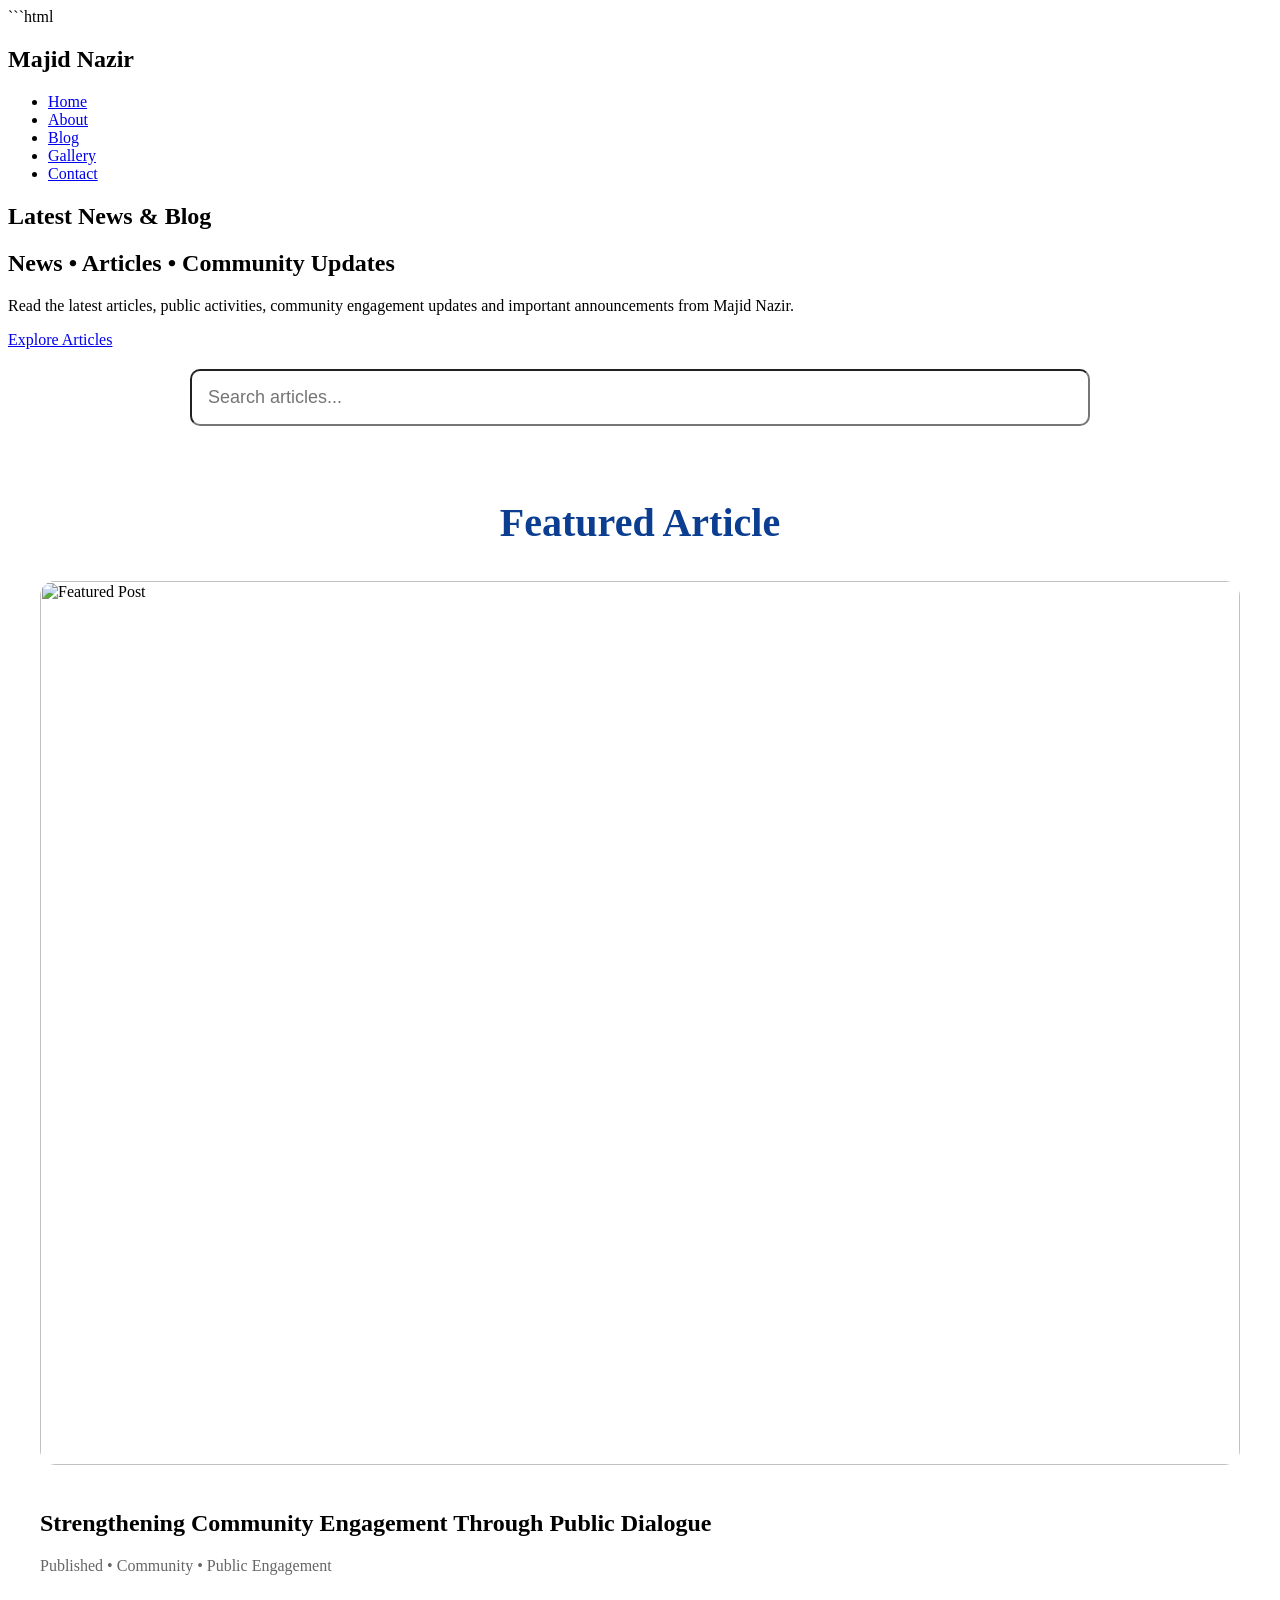
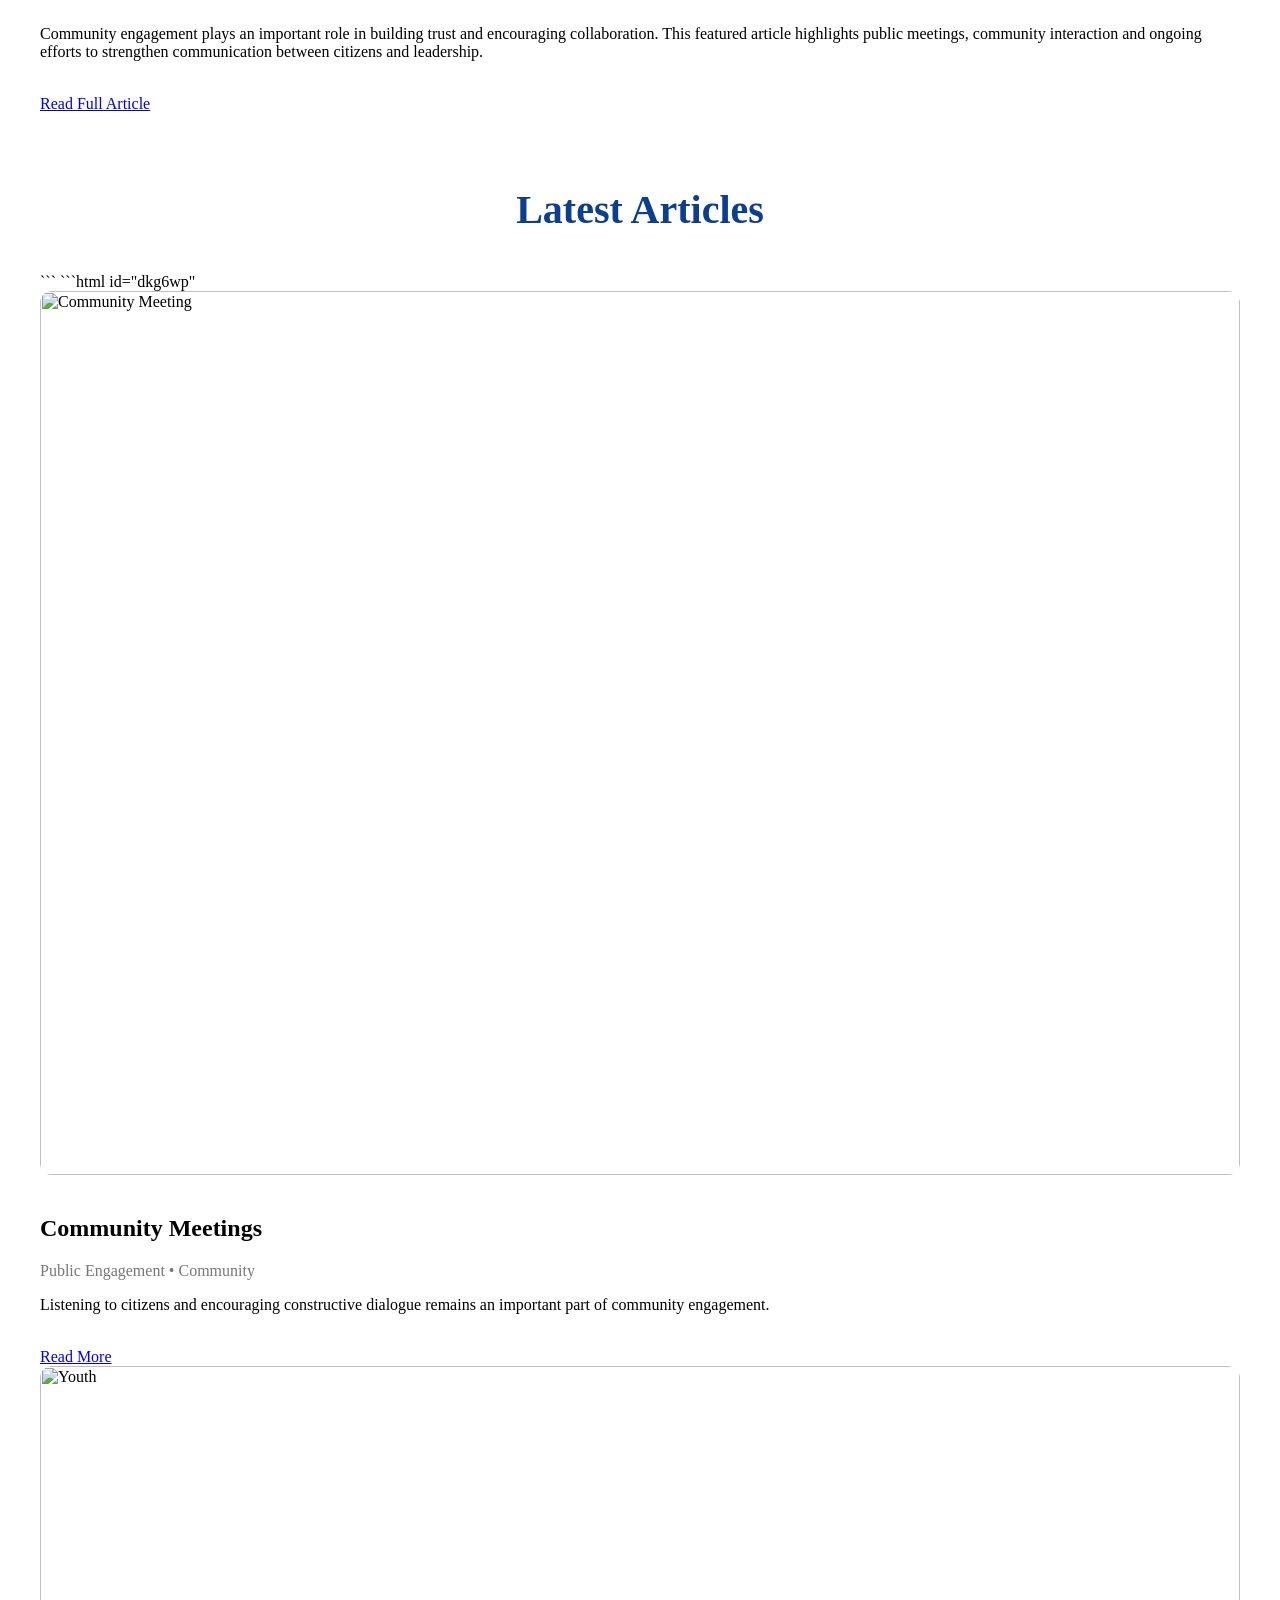
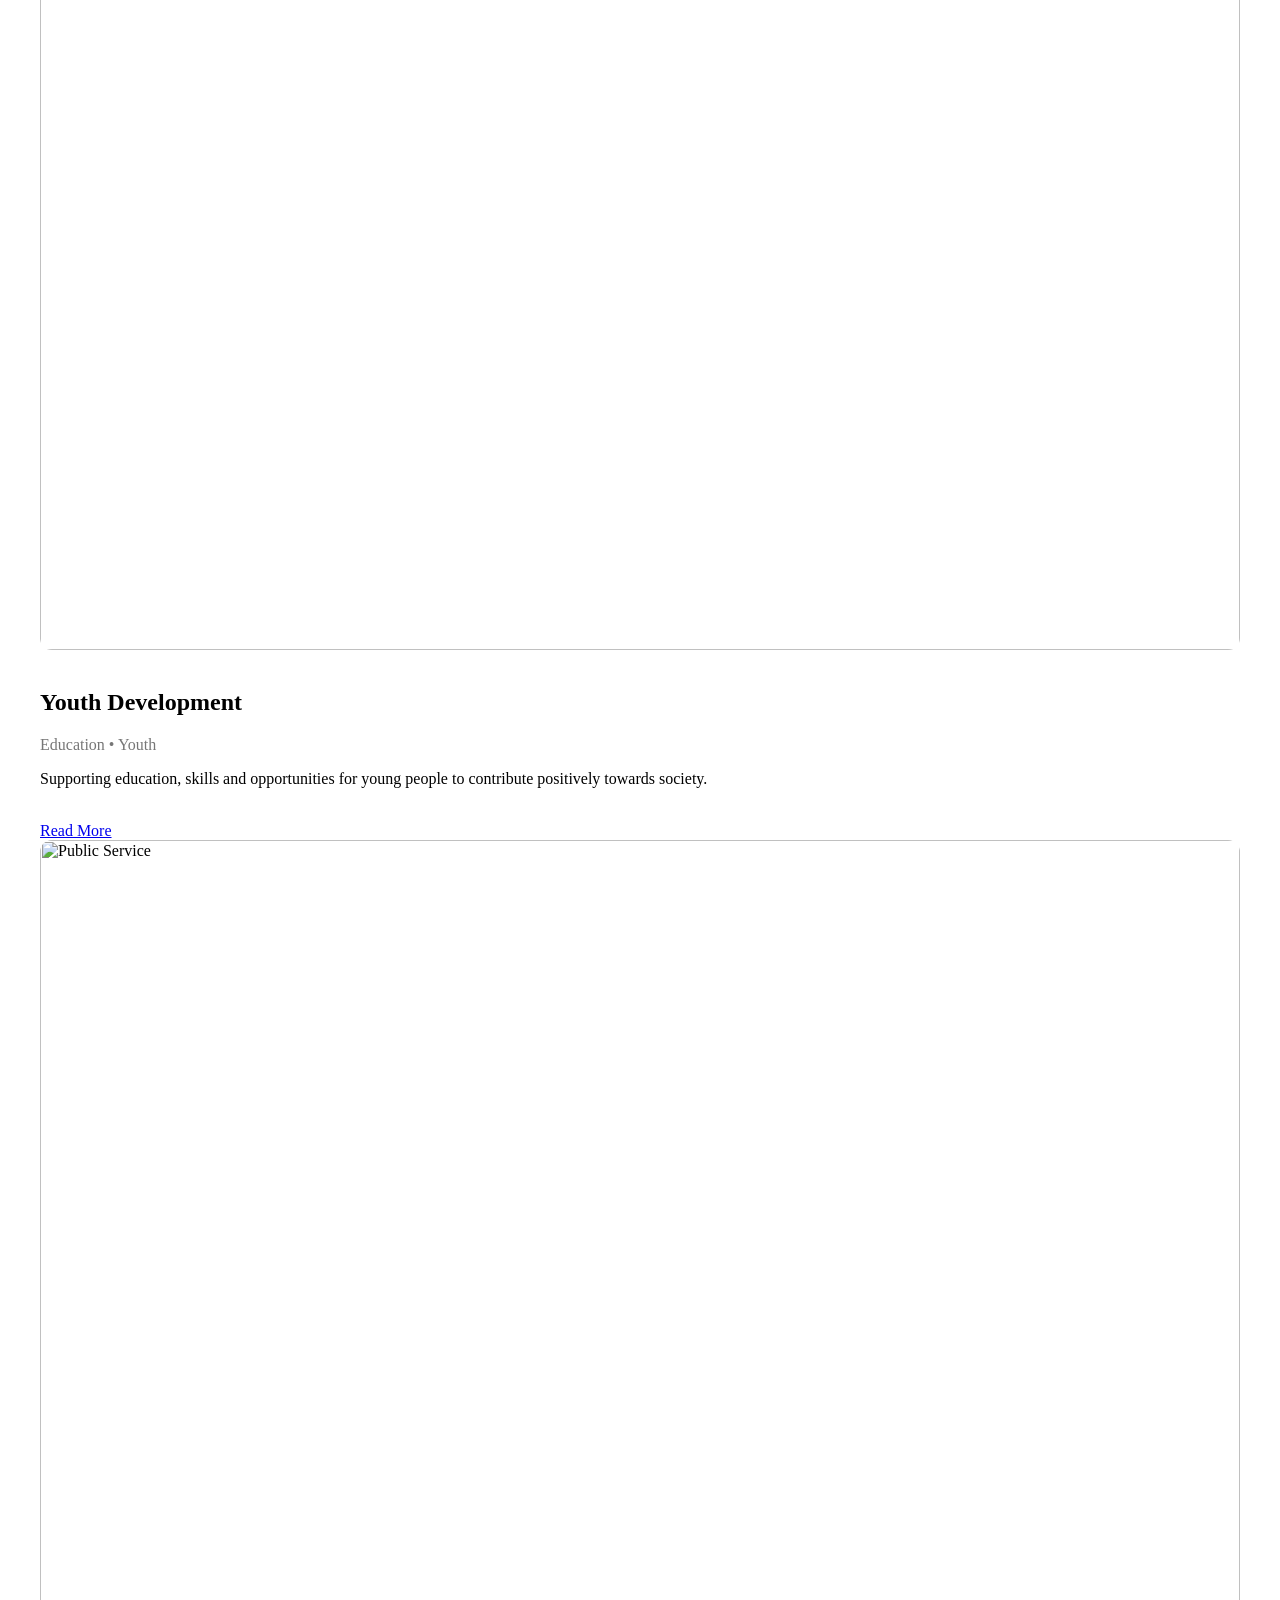
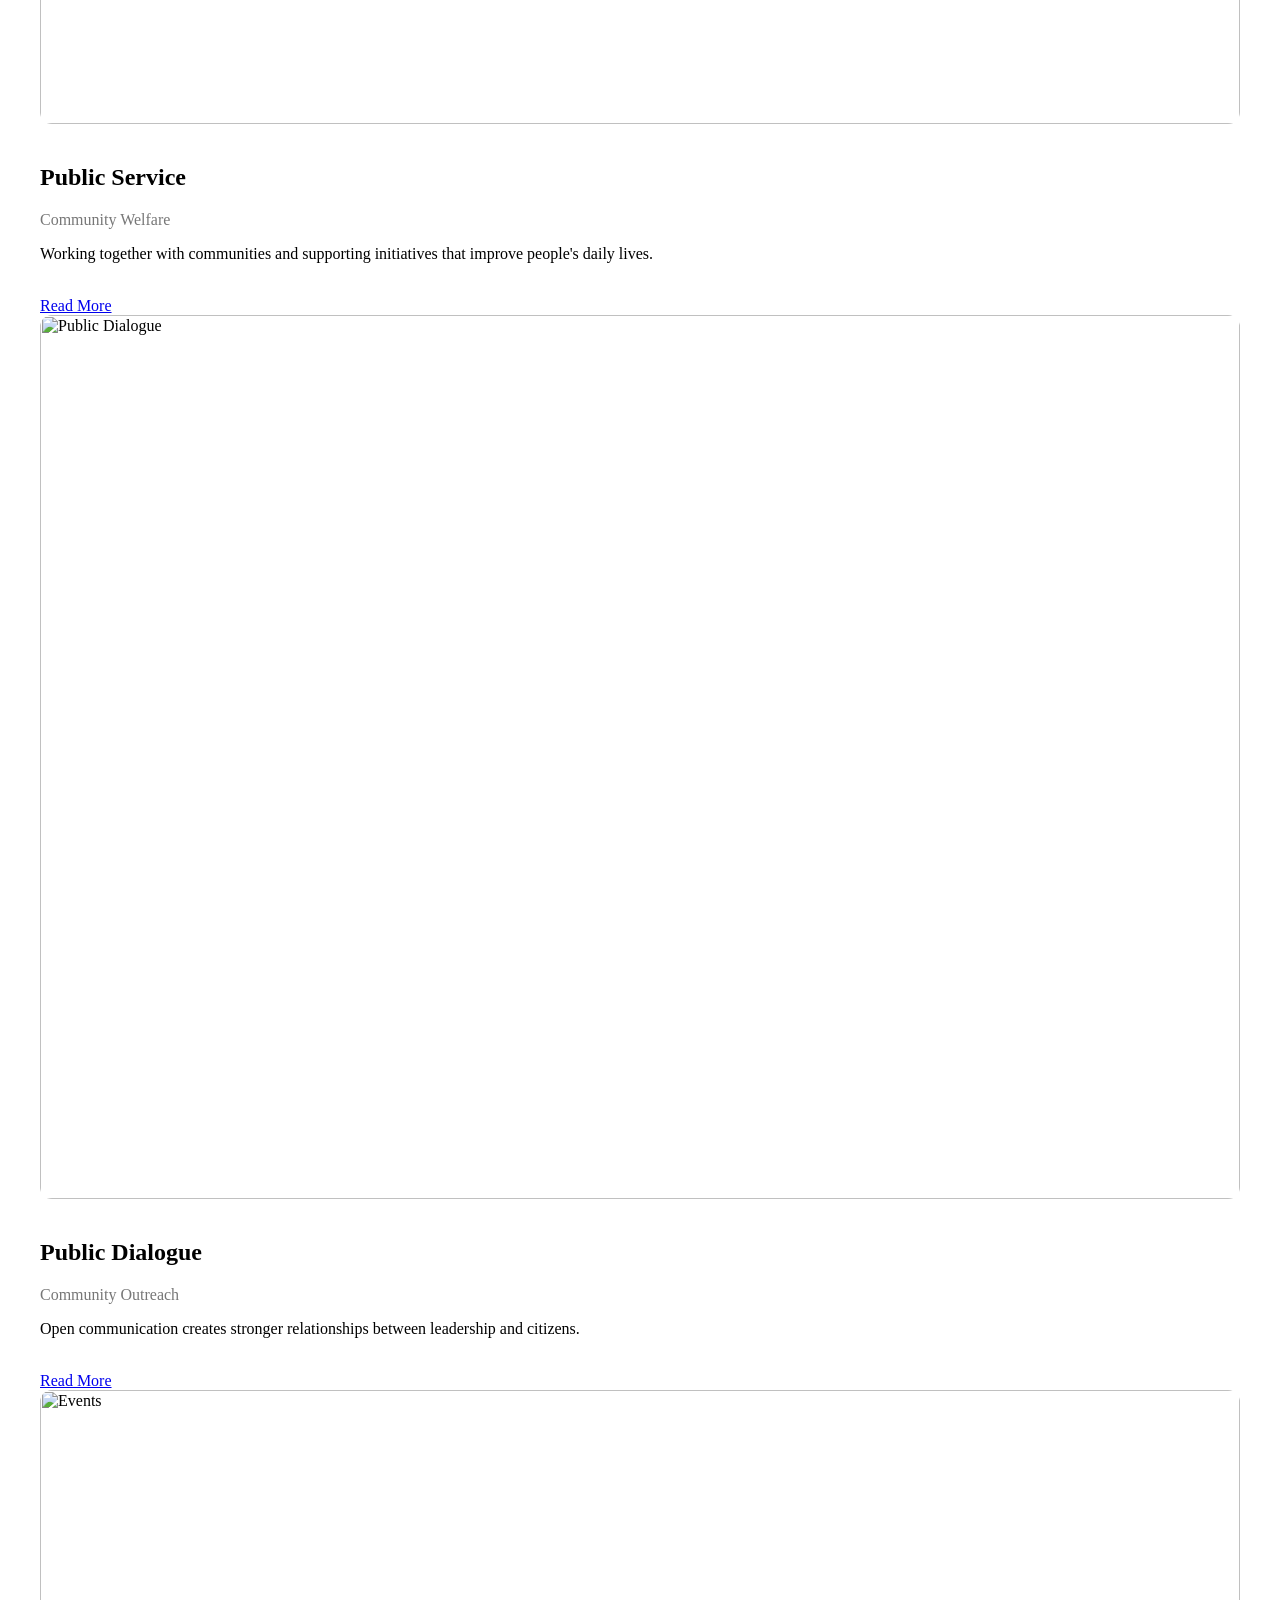
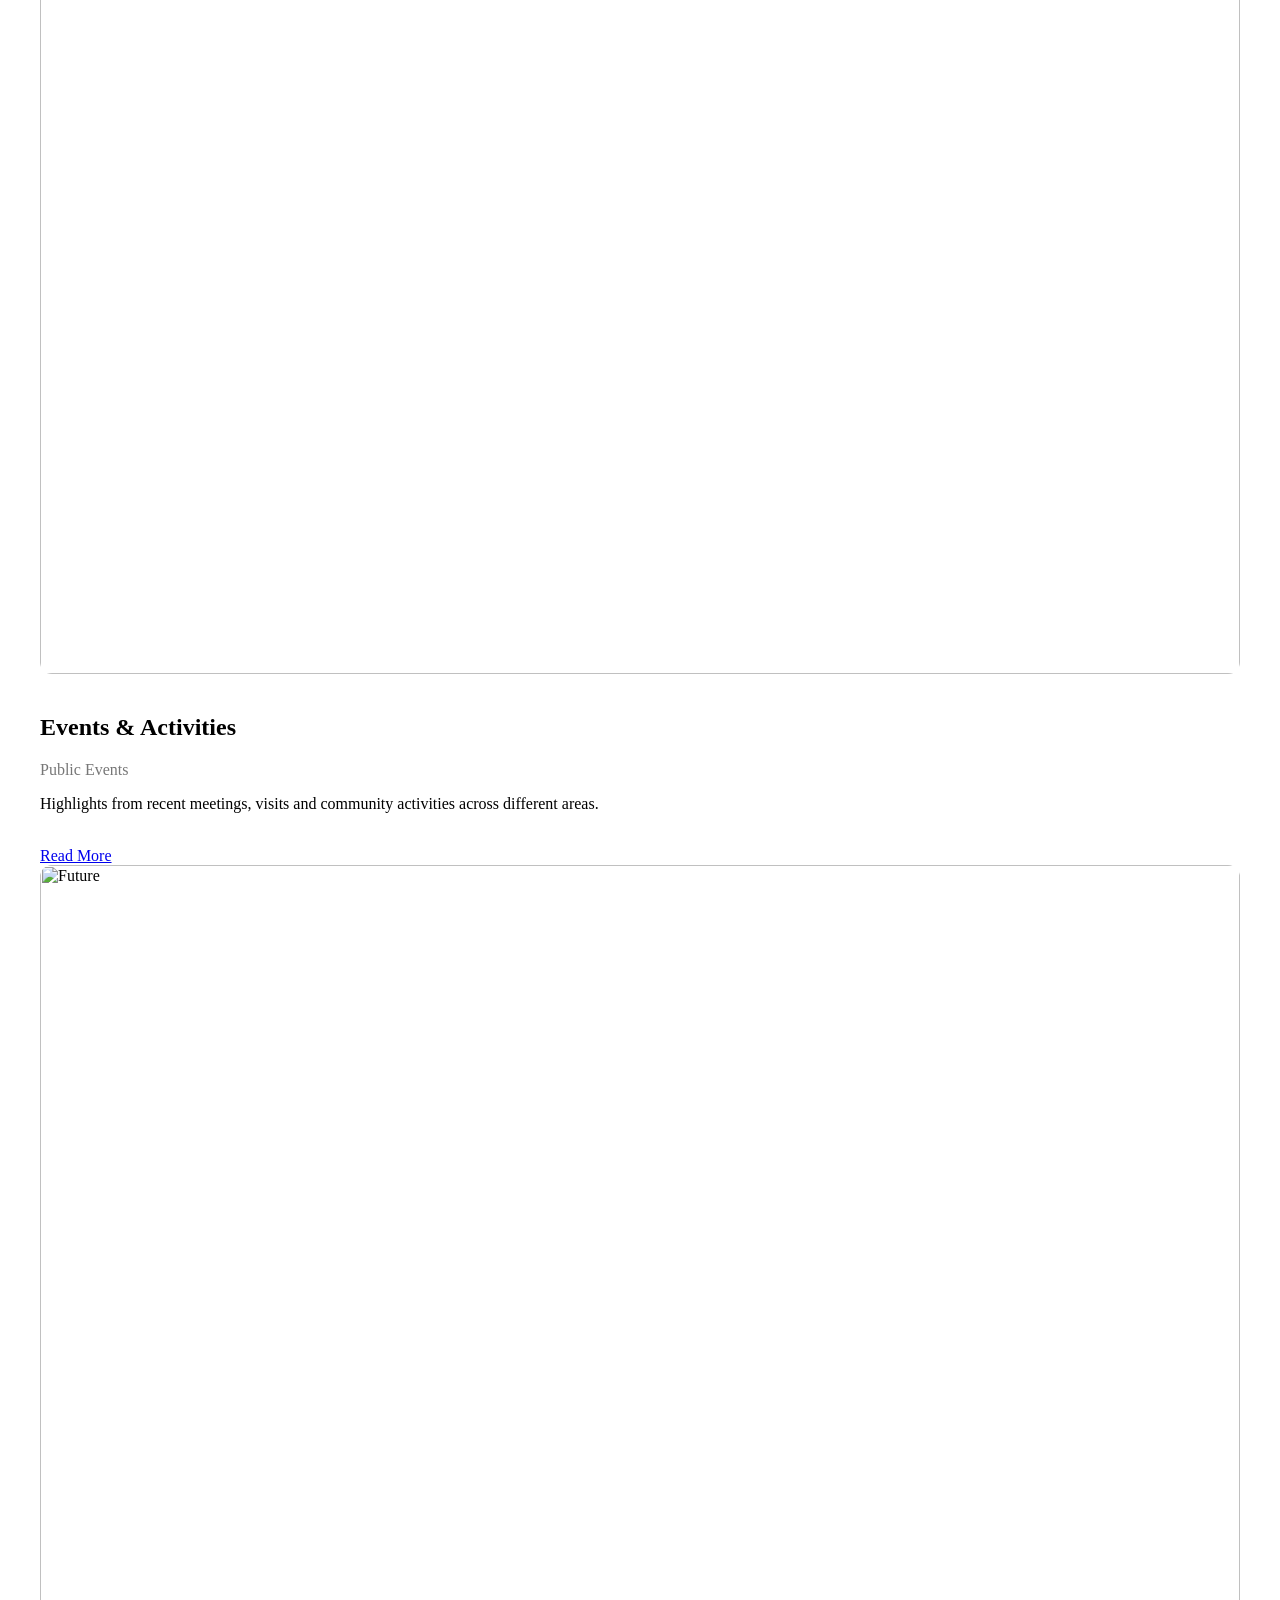
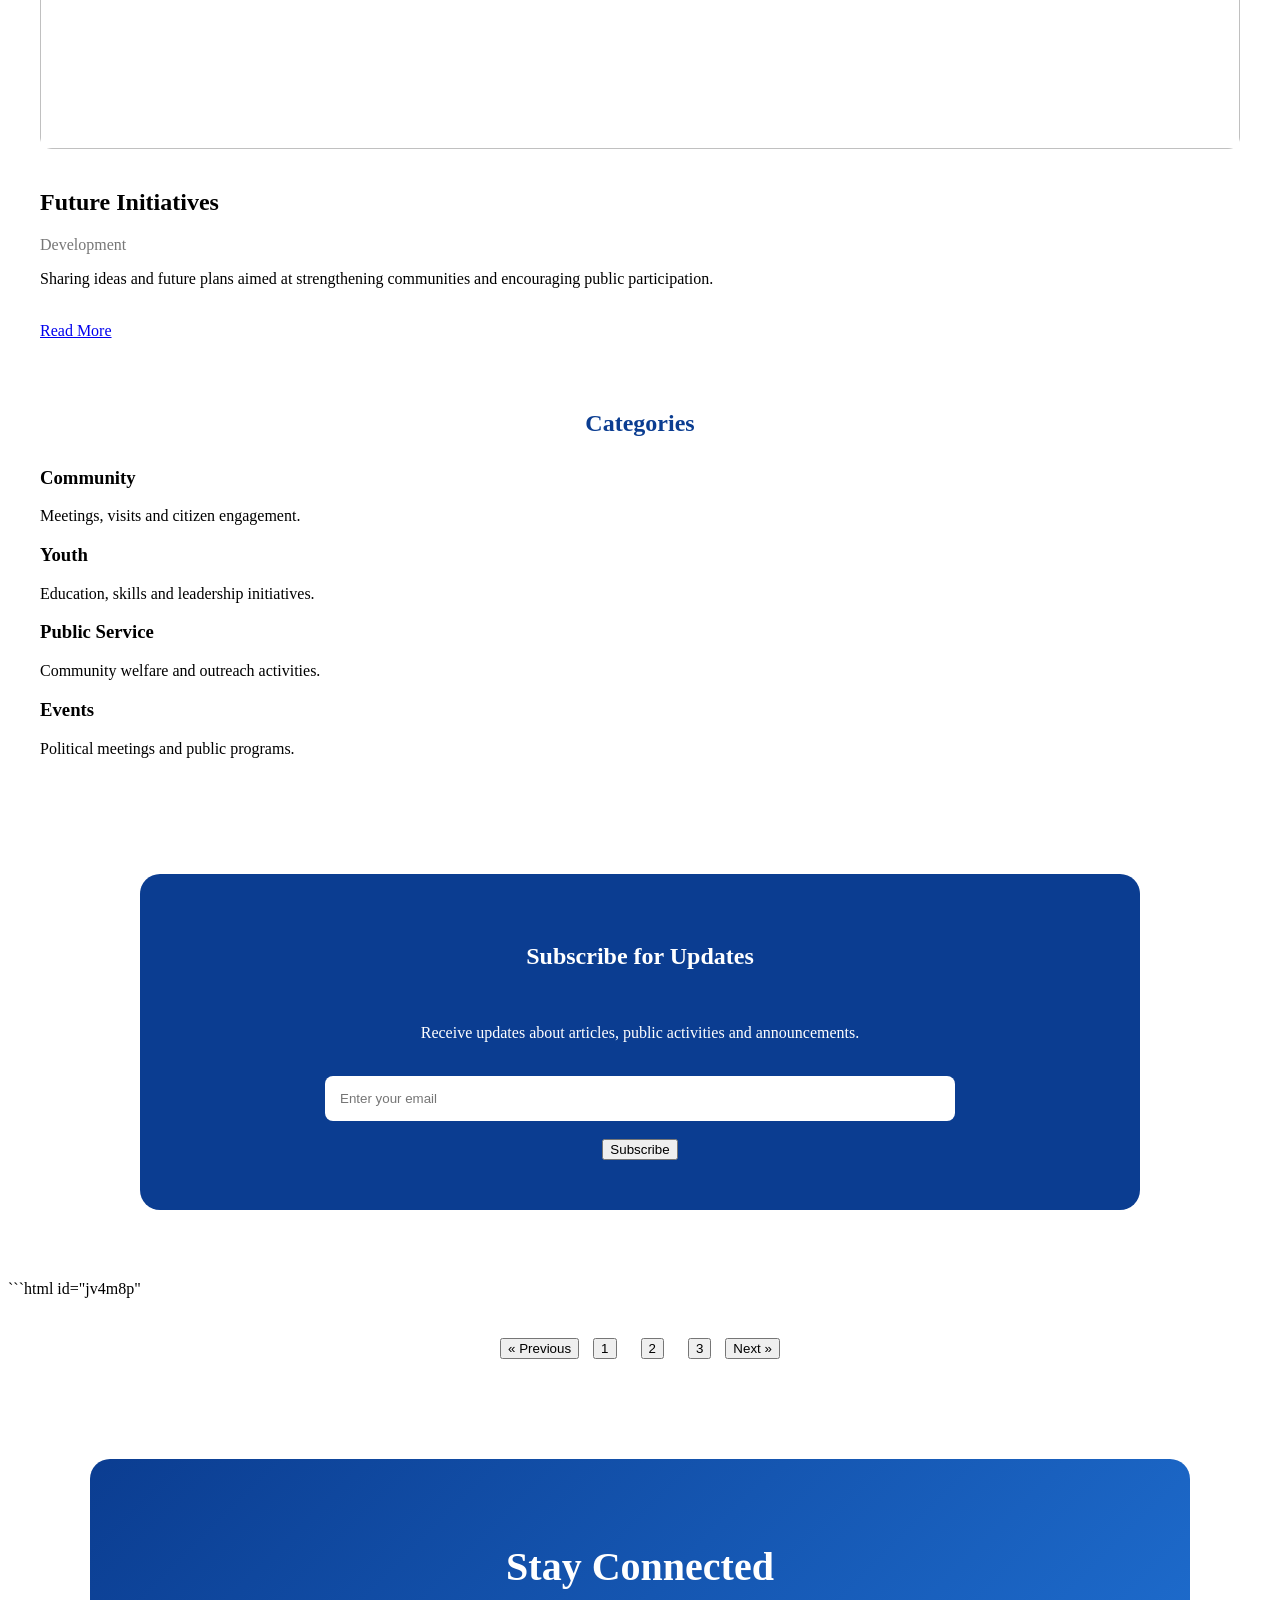
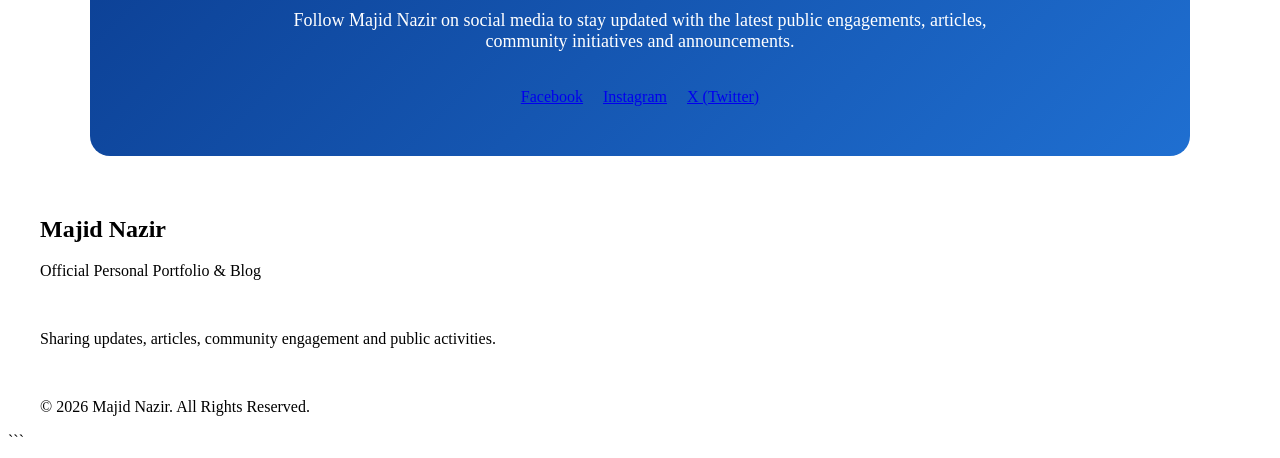
==== blog.html @ 67d90923 "Add files via upload Initial Website files uploaded" ====
```html
<!DOCTYPE html>
<html lang="en">

<head>

<meta charset="UTF-8">

<meta name="viewport" content="width=device-width, initial-scale=1.0">

<title>Blog | Majid Nazir</title>

<link rel="stylesheet" href="css/style.css">
<link rel="stylesheet" href="css/animations.css">
<link rel="stylesheet" href="css/responsive.css">

</head>

<body>

<!-- =========================================
HEADER
========================================= -->

<header>

<nav>

<h2 class="logo">Majid Nazir</h2>

<ul>

<li><a href="index.html">Home</a></li>

<li><a href="about.html">About</a></li>

<li><a href="blog.html" class="active">Blog</a></li>

<li><a href="gallery.html">Gallery</a></li>

<li><a href="contact.html">Contact</a></li>

</ul>

</nav>

</header>

<!-- =========================================
BLOG HERO
========================================= -->

<section class="hero">

<div class="hero-content">

<h1>Latest News & Blog</h1>

<h2>News • Articles • Community Updates</h2>

<p>

Read the latest articles, public activities, community engagement updates and important announcements from Majid Nazir.

</p>

<a href="#latest-posts" class="btn">

Explore Articles

</a>

</div>

</section>

<!-- =========================================
SEARCH
========================================= -->

<section>

<div style="max-width:900px;margin:auto;padding:20px;">

<input

type="text"

placeholder="Search articles..."

style="padding:16px;font-size:18px;border-radius:10px;width:100%;">

</div>

</section>

<!-- =========================================
FEATURED ARTICLE
========================================= -->

<section>

<div style="max-width:1200px;margin:auto;padding:20px;">

<h2 style="text-align:center;color:#0B3D91;font-size:40px;margin-bottom:35px;">

Featured Article

</h2>

<div class="card">

<img

src="assets/images/featured-post.jpg"

alt="Featured Post"

style="width:100%;border-radius:15px;margin-bottom:25px;">

<h2>

Strengthening Community Engagement Through Public Dialogue

</h2>

<p style="color:#666;">

Published • Community • Public Engagement

</p>

<br>

<p>

Community engagement plays an important role in building trust and encouraging collaboration. This featured article highlights public meetings, community interaction and ongoing efforts to strengthen communication between citizens and leadership.

</p>

<br>

<a href="#" class="btn">

Read Full Article

</a>

</div>

</div>

</section>

<!-- =========================================
LATEST POSTS
========================================= -->

<section id="latest-posts">

<div style="max-width:1200px;margin:auto;padding:20px;">

<h2 style="text-align:center;color:#0B3D91;font-size:40px;margin-bottom:40px;">

Latest Articles

</h2>

<div class="posts">
```
```html id="dkg6wp"

<!-- ===========================
BLOG CARD 1
=========================== -->

<div class="card">

<img src="assets/images/post1.jpg"
alt="Community Meeting"
style="width:100%;border-radius:12px;margin-bottom:20px;">

<h2>Community Meetings</h2>

<p style="color:#777;">
Public Engagement • Community
</p>

<p>

Listening to citizens and encouraging constructive dialogue remains an important part of community engagement.

</p>

<br>

<a href="#" class="btn">

Read More

</a>

</div>

<!-- =========================== -->

<div class="card">

<img src="assets/images/post2.jpg"
alt="Youth"

style="width:100%;border-radius:12px;margin-bottom:20px;">

<h2>Youth Development</h2>

<p style="color:#777;">

Education • Youth

</p>

<p>

Supporting education, skills and opportunities for young people to contribute positively towards society.

</p>

<br>

<a href="#" class="btn">

Read More

</a>

</div>

<!-- =========================== -->

<div class="card">

<img src="assets/images/post3.jpg"
alt="Public Service"

style="width:100%;border-radius:12px;margin-bottom:20px;">

<h2>Public Service</h2>

<p style="color:#777;">

Community Welfare

</p>

<p>

Working together with communities and supporting initiatives that improve people's daily lives.

</p>

<br>

<a href="#" class="btn">

Read More

</a>

</div>

<!-- =========================== -->

<div class="card">

<img src="assets/images/post4.jpg"
alt="Public Dialogue"

style="width:100%;border-radius:12px;margin-bottom:20px;">

<h2>Public Dialogue</h2>

<p style="color:#777;">

Community Outreach

</p>

<p>

Open communication creates stronger relationships between leadership and citizens.

</p>

<br>

<a href="#" class="btn">

Read More

</a>

</div>

<!-- =========================== -->

<div class="card">

<img src="assets/images/post5.jpg"
alt="Events"

style="width:100%;border-radius:12px;margin-bottom:20px;">

<h2>Events & Activities</h2>

<p style="color:#777;">

Public Events

</p>

<p>

Highlights from recent meetings, visits and community activities across different areas.

</p>

<br>

<a href="#" class="btn">

Read More

</a>

</div>

<!-- =========================== -->

<div class="card">

<img src="assets/images/post6.jpg"
alt="Future"

style="width:100%;border-radius:12px;margin-bottom:20px;">

<h2>Future Initiatives</h2>

<p style="color:#777;">

Development

</p>

<p>

Sharing ideas and future plans aimed at strengthening communities and encouraging public participation.

</p>

<br>

<a href="#" class="btn">

Read More

</a>

</div>

</div>

</div>

</section>

<!-- ===========================
CATEGORIES
=========================== -->

<section>

<div style="max-width:1200px;margin:auto;padding:30px 20px;">

<h2 style="text-align:center;color:#0B3D91;margin-bottom:30px;">

Categories

</h2>

<div class="posts">

<div class="card">

<h3>Community</h3>

<p>Meetings, visits and citizen engagement.</p>

</div>

<div class="card">

<h3>Youth</h3>

<p>Education, skills and leadership initiatives.</p>

</div>

<div class="card">

<h3>Public Service</h3>

<p>Community welfare and outreach activities.</p>

</div>

<div class="card">

<h3>Events</h3>

<p>Political meetings and public programs.</p>

</div>

</div>

</div>

</section>

<!-- ===========================
NEWSLETTER
=========================== -->

<section>

<div style="max-width:900px;margin:70px auto;background:#0B3D91;color:white;padding:50px;border-radius:20px;text-align:center;">

<h2>

Subscribe for Updates

</h2>

<br>

<p>

Receive updates about articles, public activities and announcements.

</p>

<br>

<input
type="email"
placeholder="Enter your email"
style="padding:15px;width:70%;border:none;border-radius:8px;">

<br><br>

<button>

Subscribe

</button>

</div>

</section>

<!-- PART 3 STARTS BELOW -->

```html id="jv4m8p"

<!-- =========================================
PAGINATION
========================================= -->

<section>

<div style="max-width:1200px;margin:auto;padding:40px;text-align:center;">

<button>« Previous</button>

<button style="margin:0 10px;">1</button>

<button style="margin:0 10px;">2</button>

<button style="margin:0 10px;">3</button>

<button>Next »</button>

</div>

</section>

<!-- =========================================
FOLLOW SECTION
========================================= -->

<section>

<div style="max-width:1000px;margin:60px auto;padding:50px;background:linear-gradient(135deg,#0B3D91,#1F6FD1);color:white;border-radius:20px;text-align:center;">

<h2 style="font-size:40px;margin-bottom:20px;">

Stay Connected

</h2>

<p style="font-size:18px;max-width:700px;margin:auto;">

Follow Majid Nazir on social media to stay updated with the latest public engagements, articles, community initiatives and announcements.

</p>

<br><br>

<div style="display:flex;justify-content:center;flex-wrap:wrap;gap:20px;">

<a href="#" class="btn">Facebook</a>

<a href="#" class="btn">Instagram</a>

<a href="#" class="btn">X (Twitter)</a>

</div>

</div>

</section>

<!-- =========================================
FOOTER
========================================= -->

<footer>

<div style="max-width:1200px;margin:auto;">

<h2>

Majid Nazir

</h2>

<p>

Official Personal Portfolio & Blog

</p>

<br>

<p>

Sharing updates, articles, community engagement and public activities.

</p>

<br>

<p>

© 2026 Majid Nazir. All Rights Reserved.

</p>

</div>

</footer>

<!-- =========================================
JAVASCRIPT
========================================= -->

<script src="js/main.js"></script>

<script src="js/animations.js"></script>

<script src="js/counter.js"></script>

<script src="js/typing.js"></script>

</body>

</html>
```
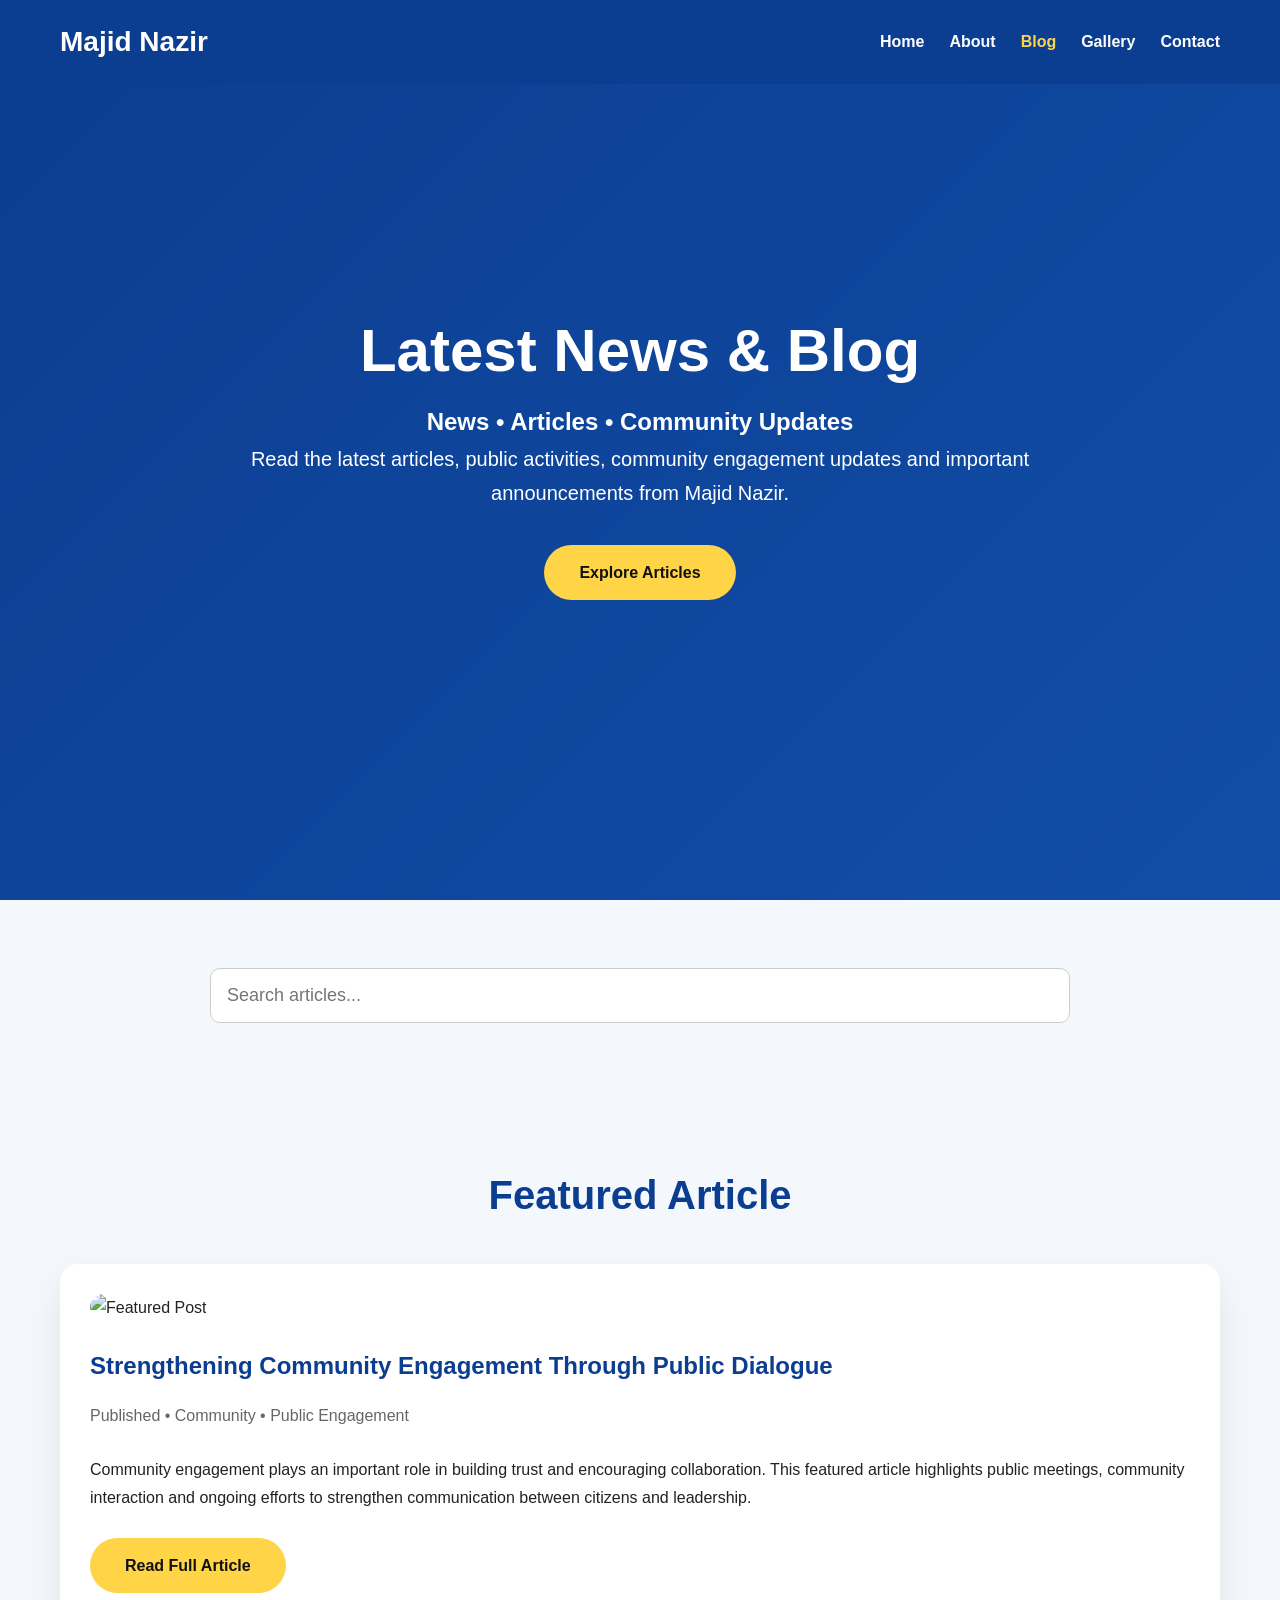
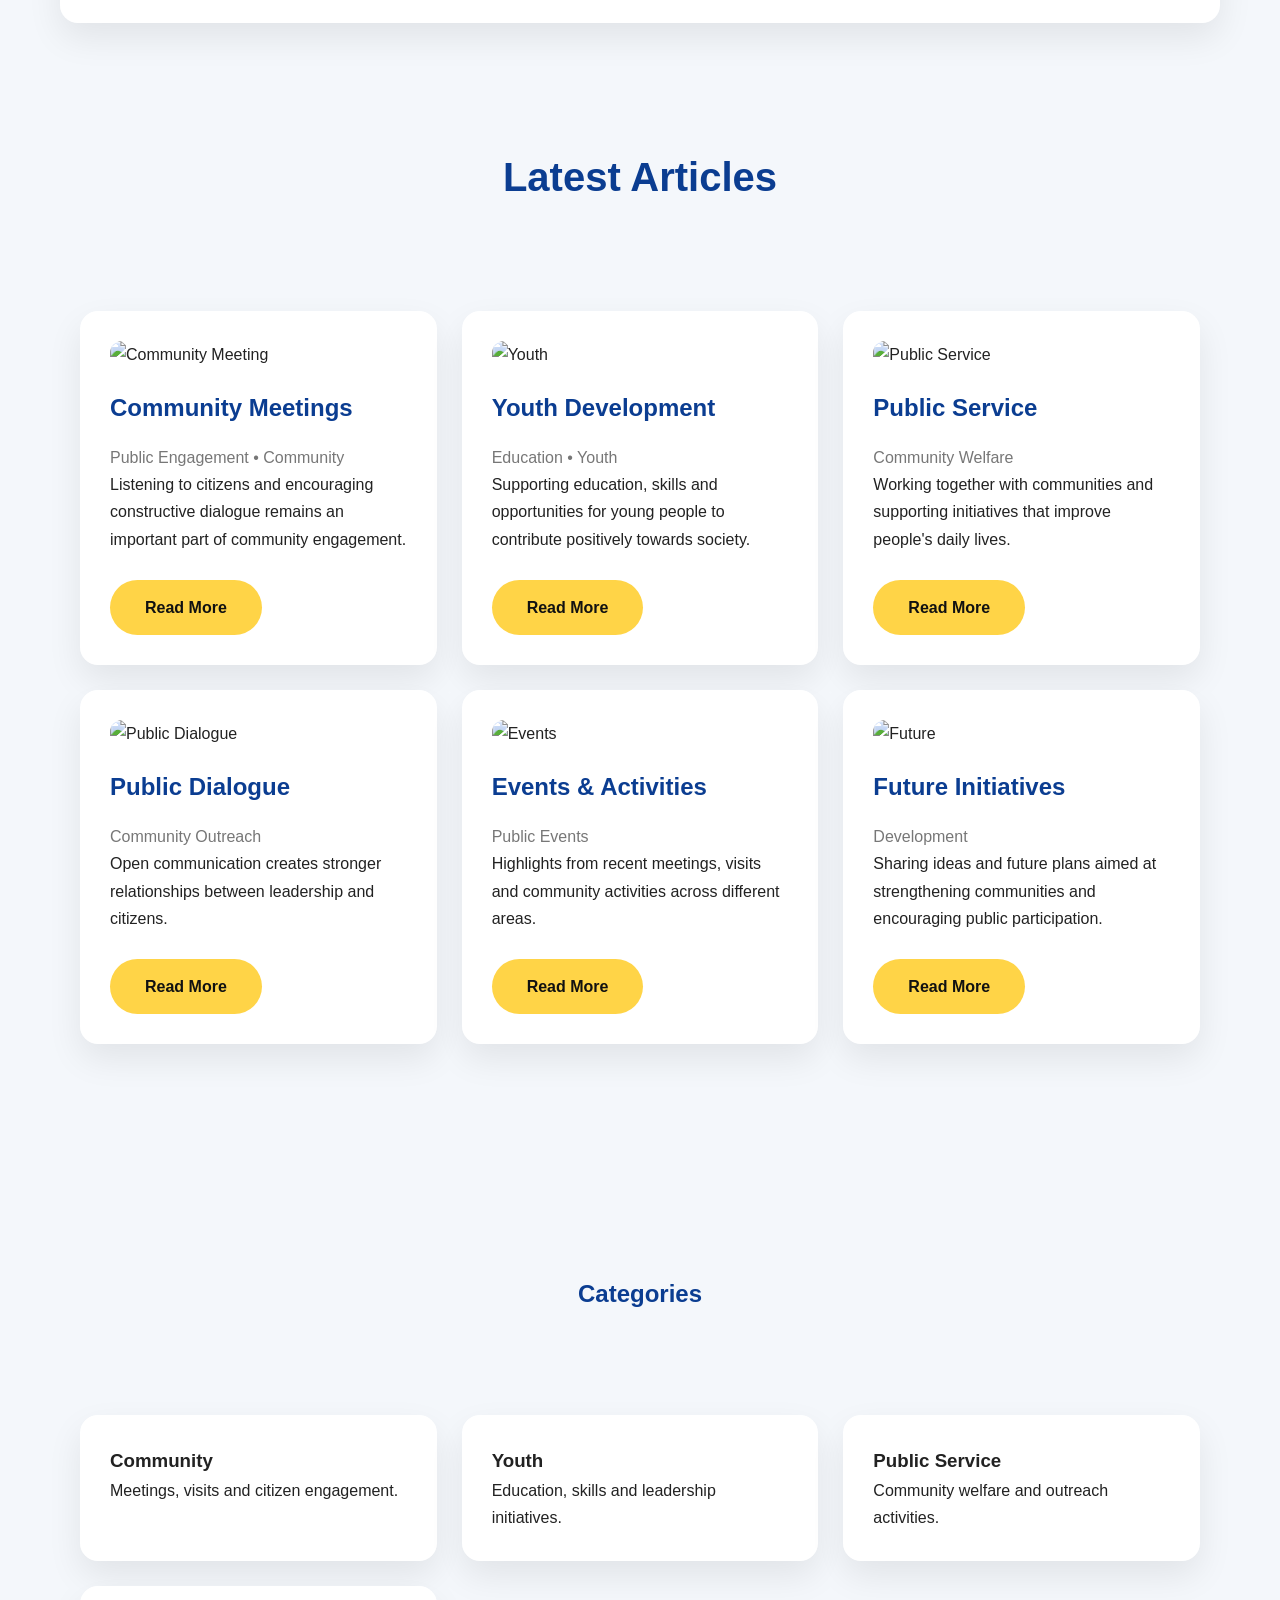
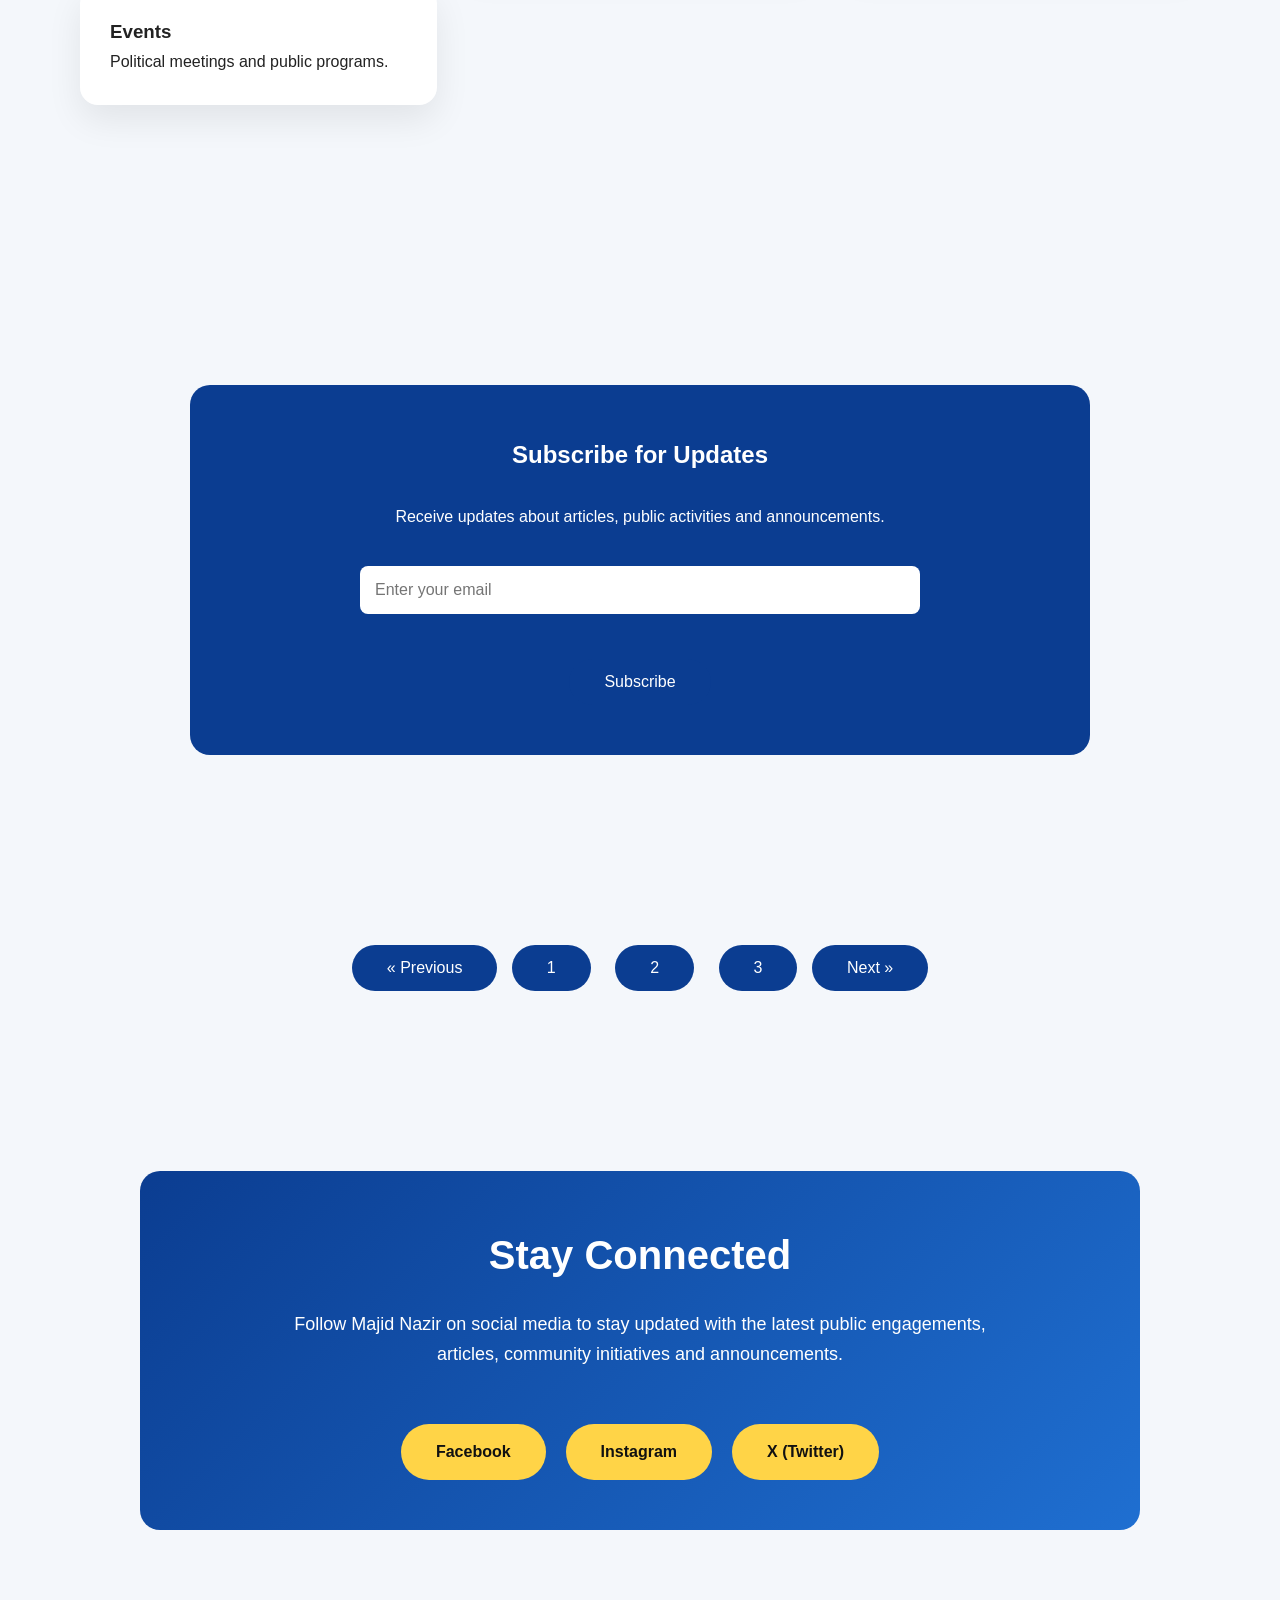
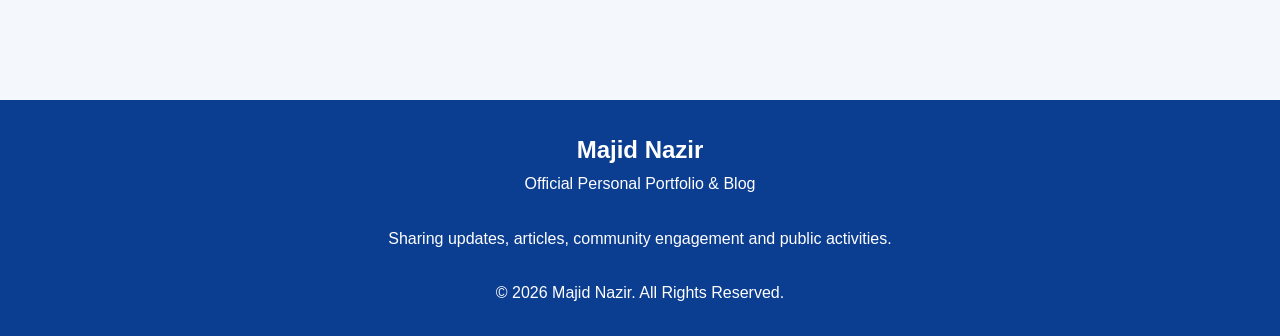
==== commit 8c0e56bd: "Update blog.html" ====
--- a/blog.html
+++ b/blog.html
@@ -1,4 +1,4 @@
-```html
+
 <!DOCTYPE html>
 <html lang="en">
 
@@ -167,8 +167,6 @@
 </h2>
 
 <div class="posts">
-```
-```html id="dkg6wp"
 
 <!-- ===========================
 BLOG CARD 1
@@ -470,8 +468,6 @@
 
 <!-- PART 3 STARTS BELOW -->
 
-```html id="jv4m8p"
-
 <!-- =========================================
 PAGINATION
 ========================================= -->
@@ -585,5 +581,5 @@
 </body>
 
 </html>
-```
-
+
+
--- a/css/style.css
+++ b/css/style.css
@@ -0,0 +1,476 @@
+/* =====================================
+   MAJID NAZIR PORTFOLIO
+   Main Stylesheet
+===================================== */
+
+*{
+    margin:0;
+    padding:0;
+    box-sizing:border-box;
+}
+
+html{
+    scroll-behavior:smooth;
+}
+
+body{
+
+    font-family:Arial,Helvetica,sans-serif;
+
+    background:#f4f7fb;
+
+    color:#222;
+
+    line-height:1.7;
+
+}
+
+/* =============================
+Navigation
+============================= */
+
+header{
+
+    position:fixed;
+
+    top:0;
+
+    width:100%;
+
+    background:#0B3D91;
+
+    color:#fff;
+
+    z-index:999;
+
+    box-shadow:0 5px 20px rgba(0,0,0,.1);
+
+}
+
+nav{
+
+    max-width:1200px;
+
+    margin:auto;
+
+    display:flex;
+
+    justify-content:space-between;
+
+    align-items:center;
+
+    padding:18px 20px;
+
+}
+
+.logo{
+
+    color:#fff;
+
+    font-size:28px;
+
+    font-weight:bold;
+
+}
+
+nav ul{
+
+    display:flex;
+
+    list-style:none;
+
+}
+
+nav li{
+
+    margin-left:25px;
+
+}
+
+nav a{
+
+    color:white;
+
+    text-decoration:none;
+
+    font-weight:bold;
+
+    transition:.3s;
+
+}
+
+nav a:hover{
+
+    color:#FFD447;
+
+}
+
+/* =============================
+Hero
+============================= */
+
+.hero{
+
+    min-height:100vh;
+
+    display:flex;
+
+    justify-content:center;
+
+    align-items:center;
+
+    text-align:center;
+
+    background:linear-gradient(135deg,#0B3D91,#1f6fd1);
+
+    color:white;
+
+    padding:120px 20px;
+
+}
+
+.hero-content{
+
+    max-width:800px;
+
+}
+
+.hero h1{
+
+    font-size:60px;
+
+}
+
+#typing-text{
+
+    font-size:34px;
+
+    color:#FFD447;
+
+    margin:20px 0;
+
+    min-height:45px;
+
+}
+
+#typing-text::after{
+
+    content:"|";
+
+    animation:blink .8s infinite;
+
+}
+
+@keyframes blink{
+
+50%{
+
+opacity:0;
+
+}
+
+}
+
+.hero p{
+
+    font-size:20px;
+
+    margin-bottom:35px;
+
+}
+
+/* =============================
+Buttons
+============================= */
+
+.btn{
+
+display:inline-block;
+
+padding:14px 35px;
+
+background:#FFD447;
+
+color:#111;
+
+text-decoration:none;
+
+font-weight:bold;
+
+border-radius:40px;
+
+transition:.35s;
+
+}
+
+.btn:hover{
+
+transform:translateY(-5px);
+
+box-shadow:0 10px 25px rgba(0,0,0,.25);
+
+}
+
+/* =============================
+Cards
+============================= */
+
+.posts{
+
+max-width:1200px;
+
+margin:80px auto;
+
+display:grid;
+
+grid-template-columns:repeat(auto-fit,minmax(280px,1fr));
+
+gap:25px;
+
+padding:20px;
+
+}
+
+.card{
+
+background:#fff;
+
+padding:30px;
+
+border-radius:18px;
+
+box-shadow:0 15px 35px rgba(0,0,0,.08);
+
+transition:.35s;
+
+}
+
+.card:hover{
+
+transform:translateY(-10px);
+
+}
+
+.card h2{
+
+color:#0B3D91;
+
+margin-bottom:15px;
+
+}
+
+/* =============================
+Statistics
+============================= */
+
+.stats{
+
+display:grid;
+
+grid-template-columns:repeat(auto-fit,minmax(220px,1fr));
+
+gap:25px;
+
+max-width:1200px;
+
+margin:80px auto;
+
+padding:20px;
+
+}
+
+.stat-box{
+
+background:white;
+
+padding:40px;
+
+text-align:center;
+
+border-radius:18px;
+
+box-shadow:0 15px 35px rgba(0,0,0,.08);
+
+transition:.3s;
+
+}
+
+.stat-box:hover{
+
+transform:translateY(-10px);
+
+}
+
+.counter{
+
+font-size:52px;
+
+font-weight:bold;
+
+color:#0B3D91;
+
+margin-bottom:10px;
+
+}
+
+/* =============================
+Gallery
+============================= */
+
+.gallery-grid{
+
+display:grid;
+
+grid-template-columns:repeat(auto-fit,minmax(250px,1fr));
+
+gap:20px;
+
+max-width:1200px;
+
+margin:60px auto;
+
+padding:20px;
+
+}
+
+.gallery-item{
+
+background:white;
+
+padding:15px;
+
+border-radius:15px;
+
+box-shadow:0 10px 30px rgba(0,0,0,.08);
+
+transition:.35s;
+
+}
+
+.gallery-item:hover{
+
+transform:translateY(-8px);
+
+}
+
+.gallery-item img{
+
+width:100%;
+
+border-radius:10px;
+
+}
+
+/* =============================
+Forms
+============================= */
+
+form{
+
+max-width:700px;
+
+margin:auto;
+
+background:white;
+
+padding:35px;
+
+border-radius:20px;
+
+box-shadow:0 15px 35px rgba(0,0,0,.08);
+
+}
+
+input,
+
+textarea{
+
+width:100%;
+
+padding:14px;
+
+margin-top:8px;
+
+margin-bottom:18px;
+
+border:1px solid #ccc;
+
+border-radius:8px;
+
+font-size:16px;
+
+}
+
+button{
+
+background:#0B3D91;
+
+color:white;
+
+padding:14px 35px;
+
+border:none;
+
+border-radius:35px;
+
+cursor:pointer;
+
+font-size:16px;
+
+transition:.3s;
+
+}
+
+button:hover{
+
+background:#062A67;
+
+}
+
+/* =============================
+Footer
+============================= */
+
+footer{
+
+margin-top:70px;
+
+background:#0B3D91;
+
+color:white;
+
+text-align:center;
+
+padding:30px;
+
+}
+
+/* =============================
+Top Button
+============================= */
+
+#topBtn{
+
+background:#0B3D91;
+
+color:white;
+
+border-radius:50%;
+
+}
+
+/* =============================
+Utility
+============================= */
+
+section{
+
+padding:40px 0;
+
+}
+
+.active{
+
+color:#FFD447 !important;
+
+}
--- a/css/animations.css
+++ b/css/animations.css
@@ -0,0 +1,360 @@
+/* ==========================================
+   MAJID NAZIR PORTFOLIO
+   Animation Styles
+==========================================*/
+
+/* Fade In */
+
+@keyframes fadeIn{
+
+    from{
+
+        opacity:0;
+
+    }
+
+    to{
+
+        opacity:1;
+
+    }
+
+}
+
+/* Slide Up */
+
+@keyframes slideUp{
+
+    from{
+
+        opacity:0;
+
+        transform:translateY(60px);
+
+    }
+
+    to{
+
+        opacity:1;
+
+        transform:translateY(0);
+
+    }
+
+}
+
+/* Zoom */
+
+@keyframes zoomIn{
+
+    from{
+
+        opacity:0;
+
+        transform:scale(.9);
+
+    }
+
+    to{
+
+        opacity:1;
+
+        transform:scale(1);
+
+    }
+
+}
+
+/* Floating */
+
+@keyframes floating{
+
+    0%{
+
+        transform:translateY(0px);
+
+    }
+
+    50%{
+
+        transform:translateY(-12px);
+
+    }
+
+    100%{
+
+        transform:translateY(0px);
+
+    }
+
+}
+
+/* Gradient Background */
+
+@keyframes gradient{
+
+0%{
+
+background-position:0% 50%;
+
+}
+
+50%{
+
+background-position:100% 50%;
+
+}
+
+100%{
+
+background-position:0% 50%;
+
+}
+
+}
+
+/* Pulse */
+
+@keyframes pulse{
+
+0%{
+
+transform:scale(1);
+
+}
+
+50%{
+
+transform:scale(1.05);
+
+}
+
+100%{
+
+transform:scale(1);
+
+}
+
+}
+
+/* Rotate */
+
+@keyframes rotate{
+
+from{
+
+transform:rotate(0deg);
+
+}
+
+to{
+
+transform:rotate(360deg);
+
+}
+
+}
+
+/* Blink */
+
+@keyframes blink{
+
+50%{
+
+opacity:0;
+
+}
+
+}
+
+/* ======================================
+Animation Classes
+====================================== */
+
+.fade-in{
+
+animation:fadeIn .9s ease forwards;
+
+}
+
+.slide-up{
+
+animation:slideUp .9s ease forwards;
+
+}
+
+.zoom-in{
+
+animation:zoomIn .8s ease forwards;
+
+}
+
+.float{
+
+animation:floating 4s ease-in-out infinite;
+
+}
+
+.pulse{
+
+animation:pulse 2s infinite;
+
+}
+
+.rotate{
+
+animation:rotate 20s linear infinite;
+
+}
+
+/* ======================================
+Cards
+====================================== */
+
+.card{
+
+transition:.35s;
+
+}
+
+.card:hover{
+
+transform:translateY(-10px);
+
+box-shadow:0 20px 40px rgba(0,0,0,.15);
+
+}
+
+/* ======================================
+Buttons
+====================================== */
+
+.btn,
+
+button{
+
+transition:.35s;
+
+}
+
+.btn:hover,
+
+button:hover{
+
+transform:translateY(-5px);
+
+}
+
+/* ======================================
+Gallery
+====================================== */
+
+.gallery-item{
+
+overflow:hidden;
+
+}
+
+.gallery-item img{
+
+transition:.5s;
+
+}
+
+.gallery-item:hover img{
+
+transform:scale(1.08);
+
+}
+
+/* ======================================
+Hero
+====================================== */
+
+.hero{
+
+background-size:300% 300%;
+
+animation:
+
+gradient 12s ease infinite,
+
+fadeIn 1s;
+
+}
+
+/* ======================================
+Navigation
+====================================== */
+
+nav a{
+
+transition:.3s;
+
+}
+
+nav a:hover{
+
+transform:translateY(-2px);
+
+}
+
+/* ======================================
+Stats
+====================================== */
+
+.stat-box{
+
+transition:.35s;
+
+}
+
+.stat-box:hover{
+
+transform:translateY(-8px);
+
+}
+
+/* ======================================
+Contact Form
+====================================== */
+
+input,
+
+textarea{
+
+transition:.3s;
+
+}
+
+input:focus,
+
+textarea:focus{
+
+outline:none;
+
+border:1px solid #0B3D91;
+
+box-shadow:0 0 12px rgba(11,61,145,.2);
+
+}
+
+/* ======================================
+Footer
+====================================== */
+
+footer{
+
+animation:fadeIn 1.5s;
+
+}
+
+/* ======================================
+Smooth Fade for Sections
+====================================== */
+
+section{
+
+animation:fadeIn 1s;
+
+}
--- a/css/responsive.css
+++ b/css/responsive.css
@@ -0,0 +1,320 @@
+/* ==========================================
+   MAJID NAZIR PORTFOLIO
+   Responsive Styles
+==========================================*/
+
+/* ---------- Large Screens ---------- */
+
+@media (max-width:1200px){
+
+nav,
+.hero-content,
+.posts,
+.stats,
+.gallery-grid,
+form{
+
+width:90%;
+margin:auto;
+
+}
+
+}
+
+/* ---------- Tablets ---------- */
+
+@media (max-width:992px){
+
+nav{
+
+flex-direction:column;
+
+align-items:center;
+
+gap:20px;
+
+}
+
+nav ul{
+
+flex-wrap:wrap;
+
+justify-content:center;
+
+}
+
+nav li{
+
+margin:8px 12px;
+
+}
+
+.hero h1{
+
+font-size:48px;
+
+}
+
+#typing-text{
+
+font-size:28px;
+
+}
+
+.hero p{
+
+font-size:18px;
+
+}
+
+.posts{
+
+grid-template-columns:repeat(2,1fr);
+
+}
+
+.stats{
+
+grid-template-columns:repeat(2,1fr);
+
+}
+
+.gallery-grid{
+
+grid-template-columns:repeat(2,1fr);
+
+}
+
+}
+
+/* ---------- Mobile ---------- */
+
+@media (max-width:768px){
+
+header{
+
+position:relative;
+
+}
+
+nav{
+
+padding:15px;
+
+}
+
+.logo{
+
+font-size:26px;
+
+}
+
+nav ul{
+
+flex-direction:column;
+
+align-items:center;
+
+width:100%;
+
+}
+
+nav li{
+
+margin:10px 0;
+
+}
+
+.hero{
+
+padding:100px 20px;
+
+min-height:auto;
+
+}
+
+.hero h1{
+
+font-size:36px;
+
+}
+
+#typing-text{
+
+font-size:22px;
+
+}
+
+.hero p{
+
+font-size:16px;
+
+}
+
+.posts{
+
+grid-template-columns:1fr;
+
+gap:20px;
+
+}
+
+.stats{
+
+grid-template-columns:1fr;
+
+gap:20px;
+
+}
+
+.gallery-grid{
+
+grid-template-columns:1fr;
+
+}
+
+.card,
+
+.stat-box,
+
+.gallery-item{
+
+padding:25px;
+
+}
+
+.btn{
+
+display:block;
+
+width:220px;
+
+margin:auto;
+
+text-align:center;
+
+}
+
+form{
+
+padding:25px;
+
+width:92%;
+
+}
+
+input,
+
+textarea,
+
+button{
+
+font-size:16px;
+
+}
+
+footer{
+
+padding:25px 15px;
+
+}
+
+}
+
+/* ---------- Small Phones ---------- */
+
+@media (max-width:480px){
+
+.hero{
+
+padding-top:70px;
+
+}
+
+.hero h1{
+
+font-size:30px;
+
+}
+
+#typing-text{
+
+font-size:18px;
+
+}
+
+.hero p{
+
+font-size:15px;
+
+}
+
+.logo{
+
+font-size:22px;
+
+}
+
+.counter{
+
+font-size:40px;
+
+}
+
+.card h2{
+
+font-size:22px;
+
+}
+
+.stat-box{
+
+padding:20px;
+
+}
+
+.gallery-item{
+
+padding:12px;
+
+}
+
+button,
+
+.btn{
+
+width:100%;
+
+}
+
+}
+
+/* ---------- Very Small Devices ---------- */
+
+@media (max-width:360px){
+
+.hero h1{
+
+font-size:26px;
+
+}
+
+#typing-text{
+
+font-size:16px;
+
+}
+
+.hero p{
+
+font-size:14px;
+
+}
+
+.logo{
+
+font-size:20px;
+
+}
+
+}
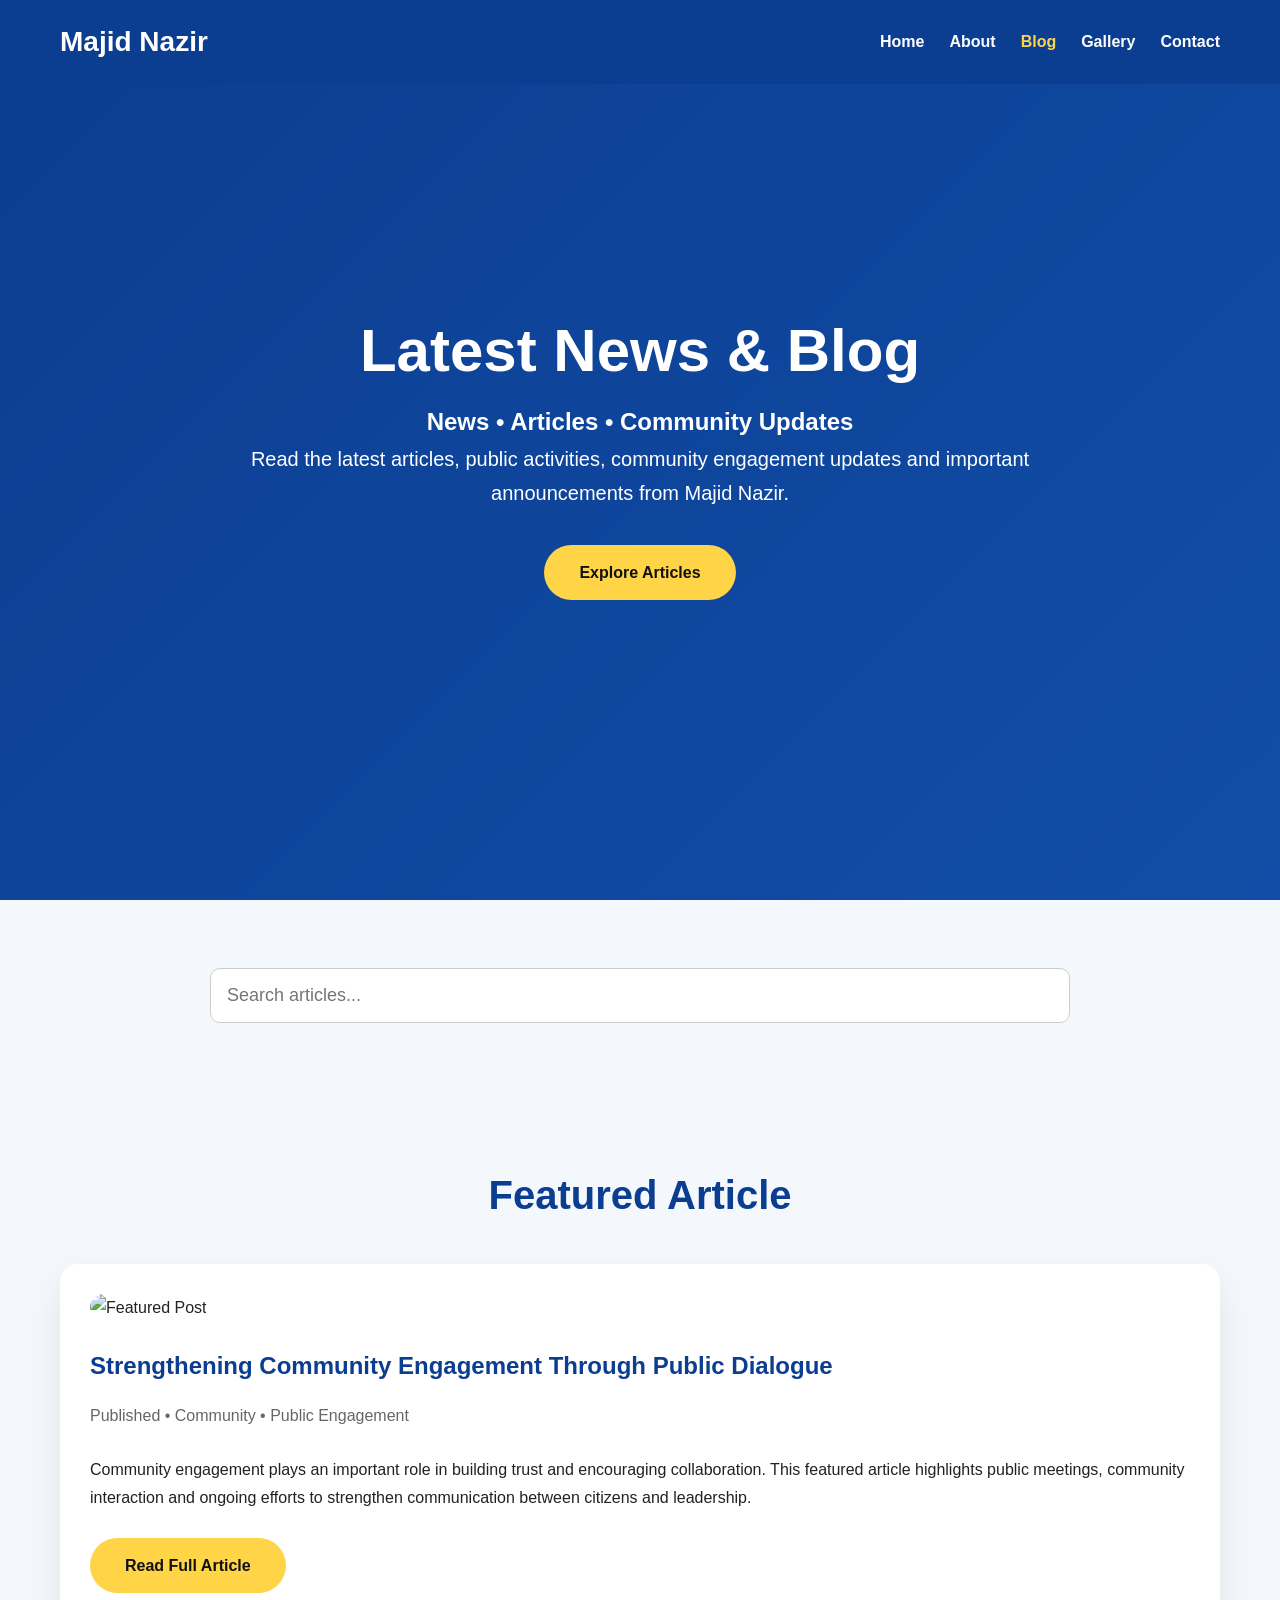
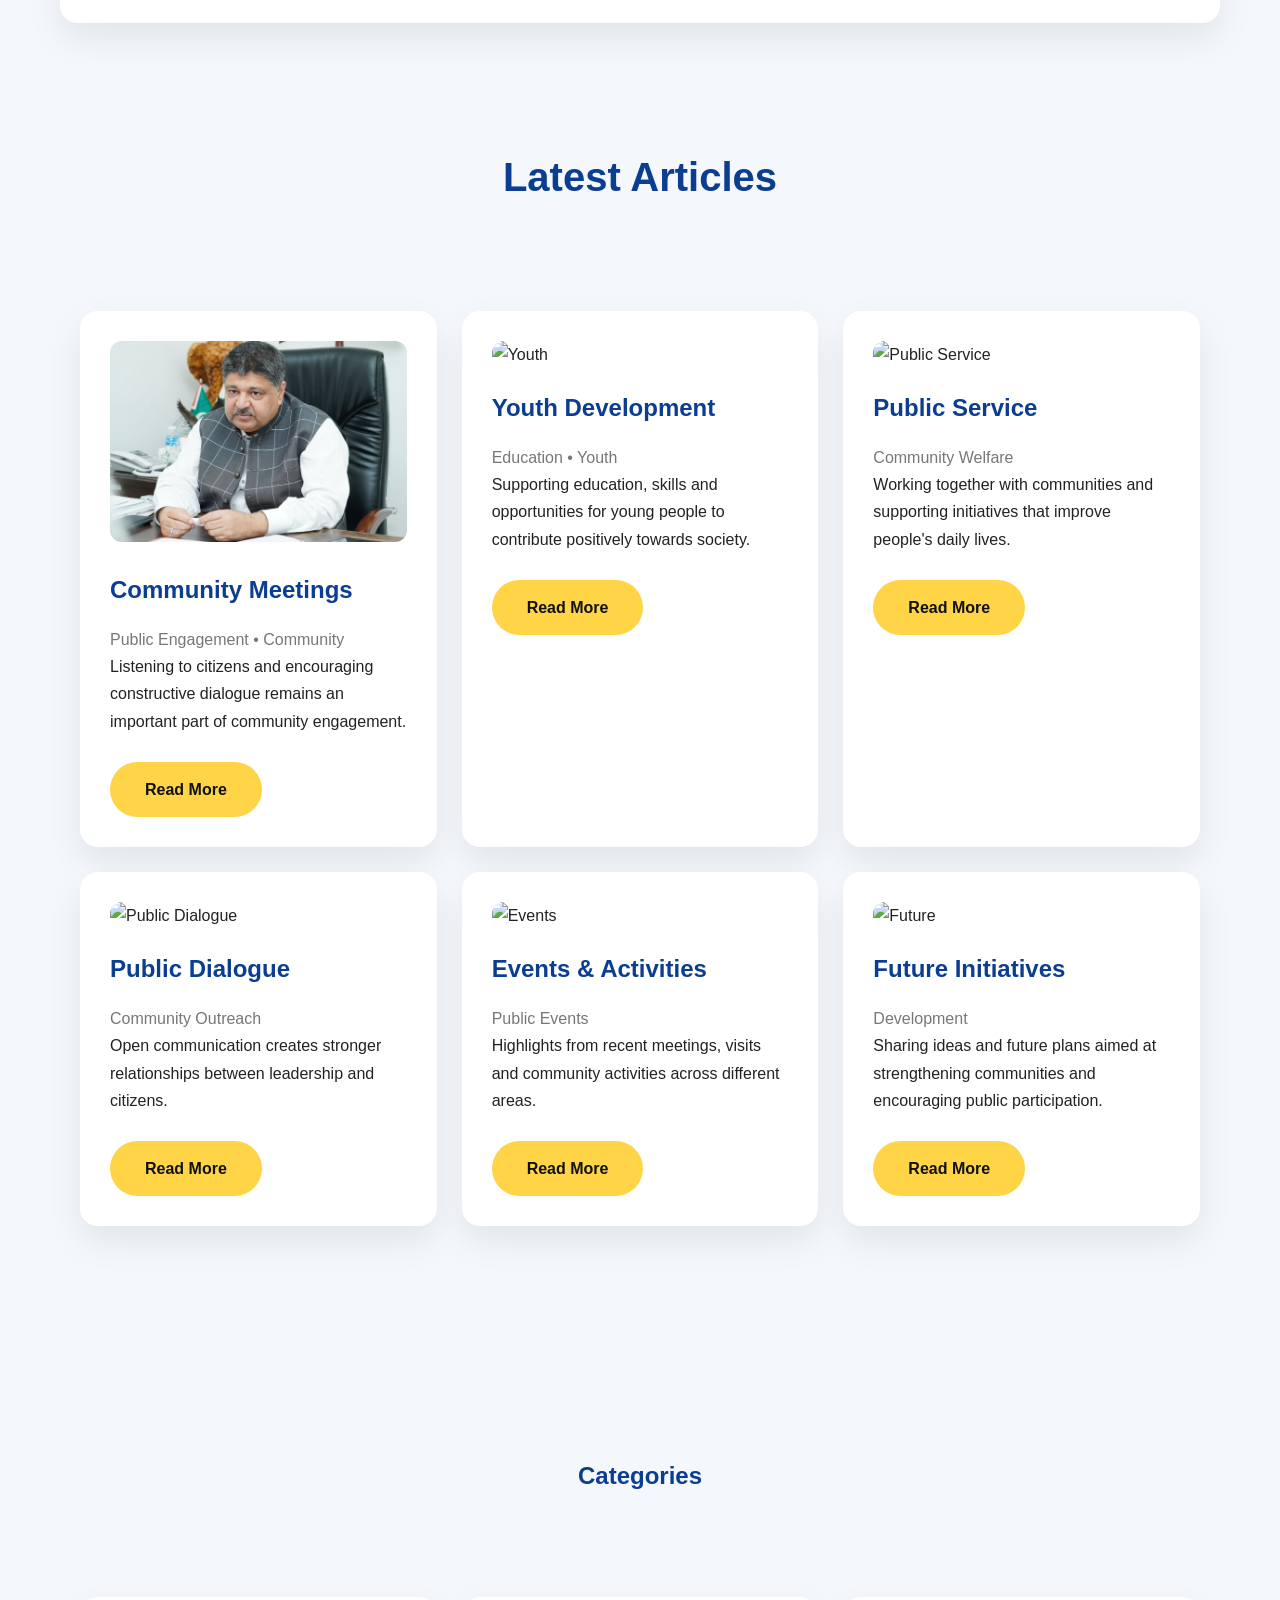
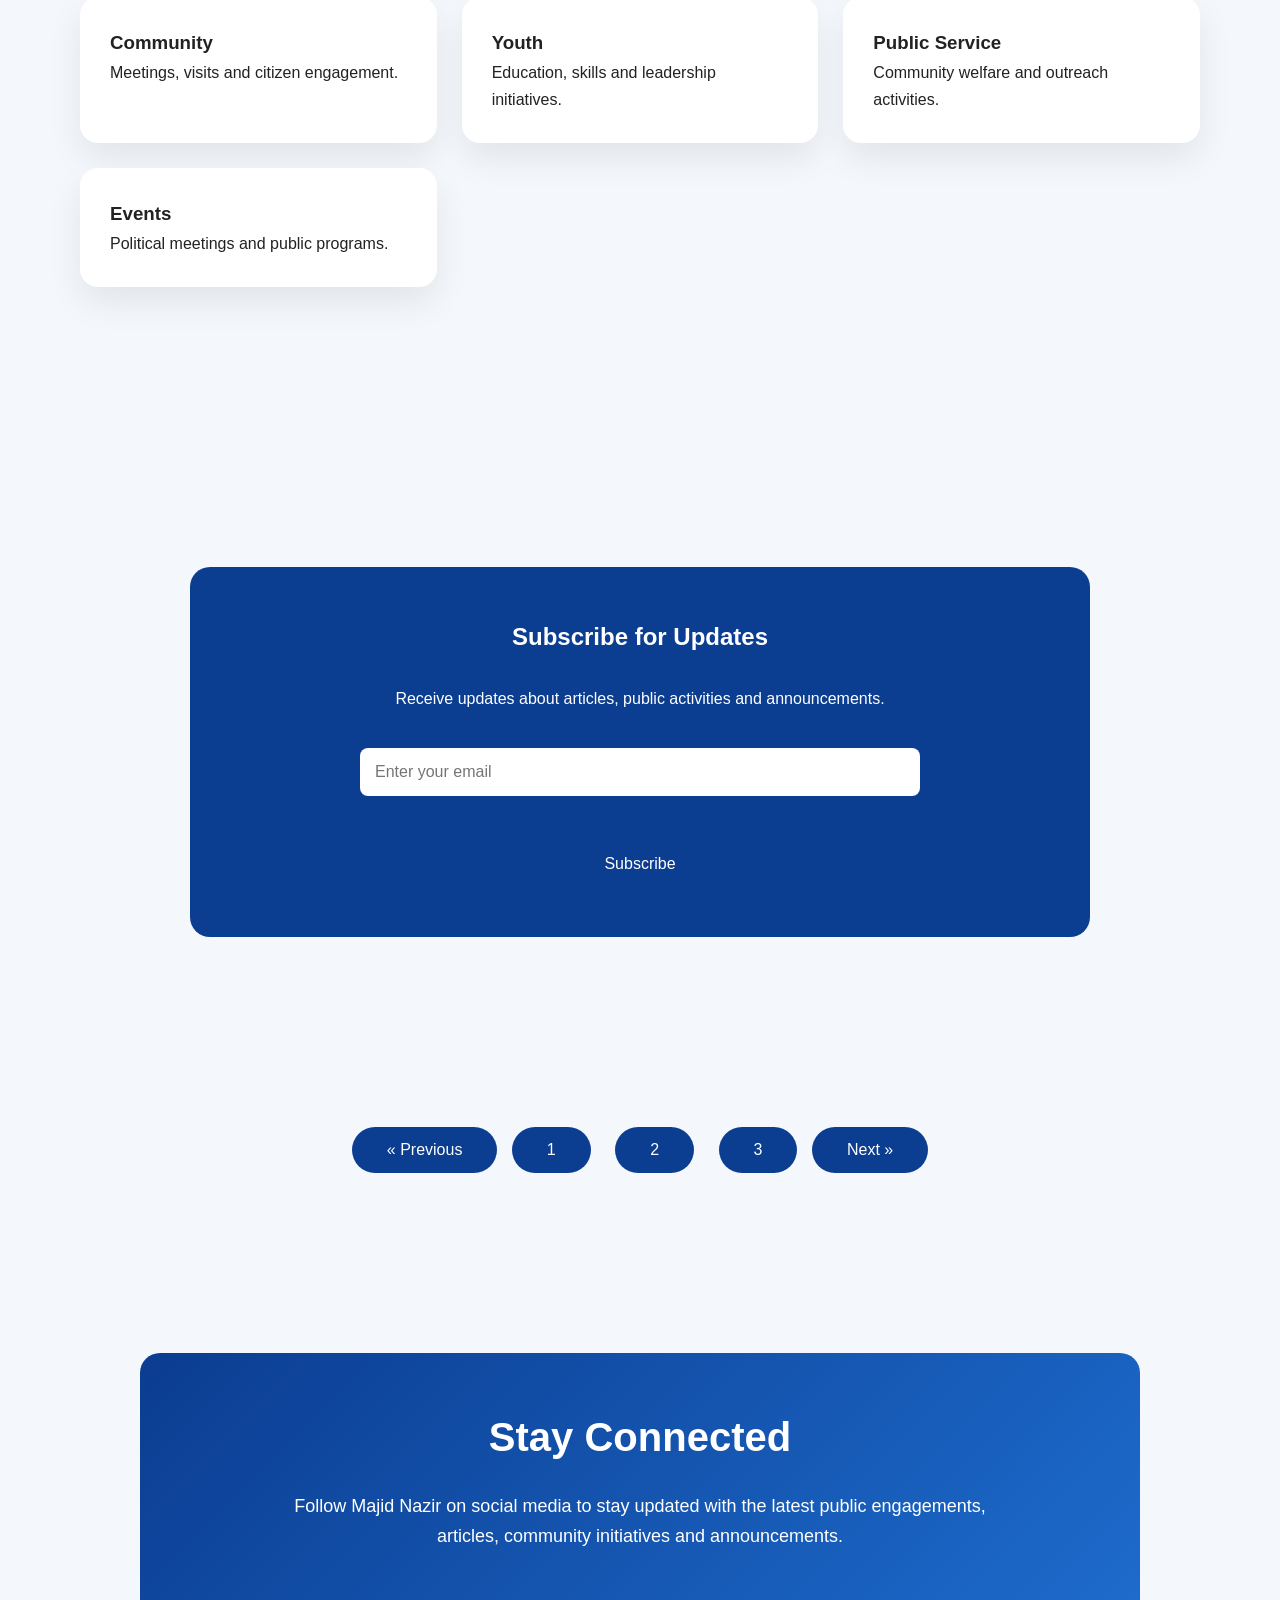
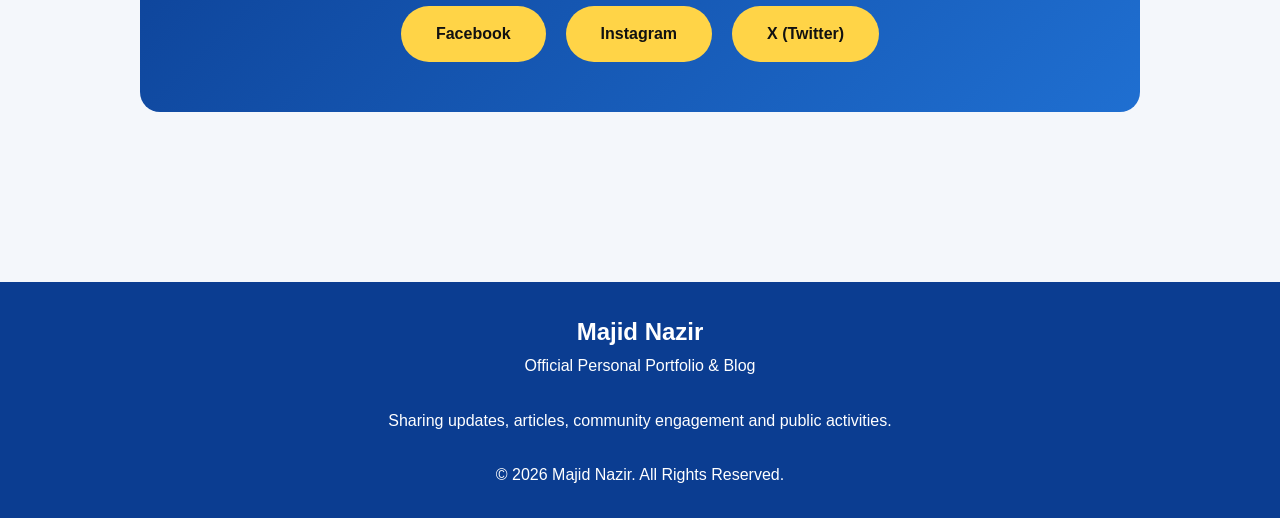
==== commit f1cf5e8e: "Update blog.html jpg to jpeg converted" ====
--- a/blog.html
+++ b/blog.html
@@ -112,7 +112,7 @@
 
 <img
 
-src="assets/images/featured-post.jpg"
+src="assets/images/featured-post.jpeg"
 
 alt="Featured Post"
 
@@ -174,7 +174,7 @@
 
 <div class="card">
 
-<img src="assets/images/post1.jpg"
+<img src="assets/images/post1.jpeg"
 alt="Community Meeting"
 style="width:100%;border-radius:12px;margin-bottom:20px;">
 
@@ -204,7 +204,7 @@
 
 <div class="card">
 
-<img src="assets/images/post2.jpg"
+<img src="assets/images/post2.jpeg"
 alt="Youth"
 
 style="width:100%;border-radius:12px;margin-bottom:20px;">
@@ -237,7 +237,7 @@
 
 <div class="card">
 
-<img src="assets/images/post3.jpg"
+<img src="assets/images/post3.jpeg"
 alt="Public Service"
 
 style="width:100%;border-radius:12px;margin-bottom:20px;">
@@ -270,7 +270,7 @@
 
 <div class="card">
 
-<img src="assets/images/post4.jpg"
+<img src="assets/images/post4.jpeg"
 alt="Public Dialogue"
 
 style="width:100%;border-radius:12px;margin-bottom:20px;">
@@ -303,7 +303,7 @@
 
 <div class="card">
 
-<img src="assets/images/post5.jpg"
+<img src="assets/images/post5.jpeg"
 alt="Events"
 
 style="width:100%;border-radius:12px;margin-bottom:20px;">
@@ -336,7 +336,7 @@
 
 <div class="card">
 
-<img src="assets/images/post6.jpg"
+<img src="assets/images/post6.jpeg"
 alt="Future"
 
 style="width:100%;border-radius:12px;margin-bottom:20px;">
